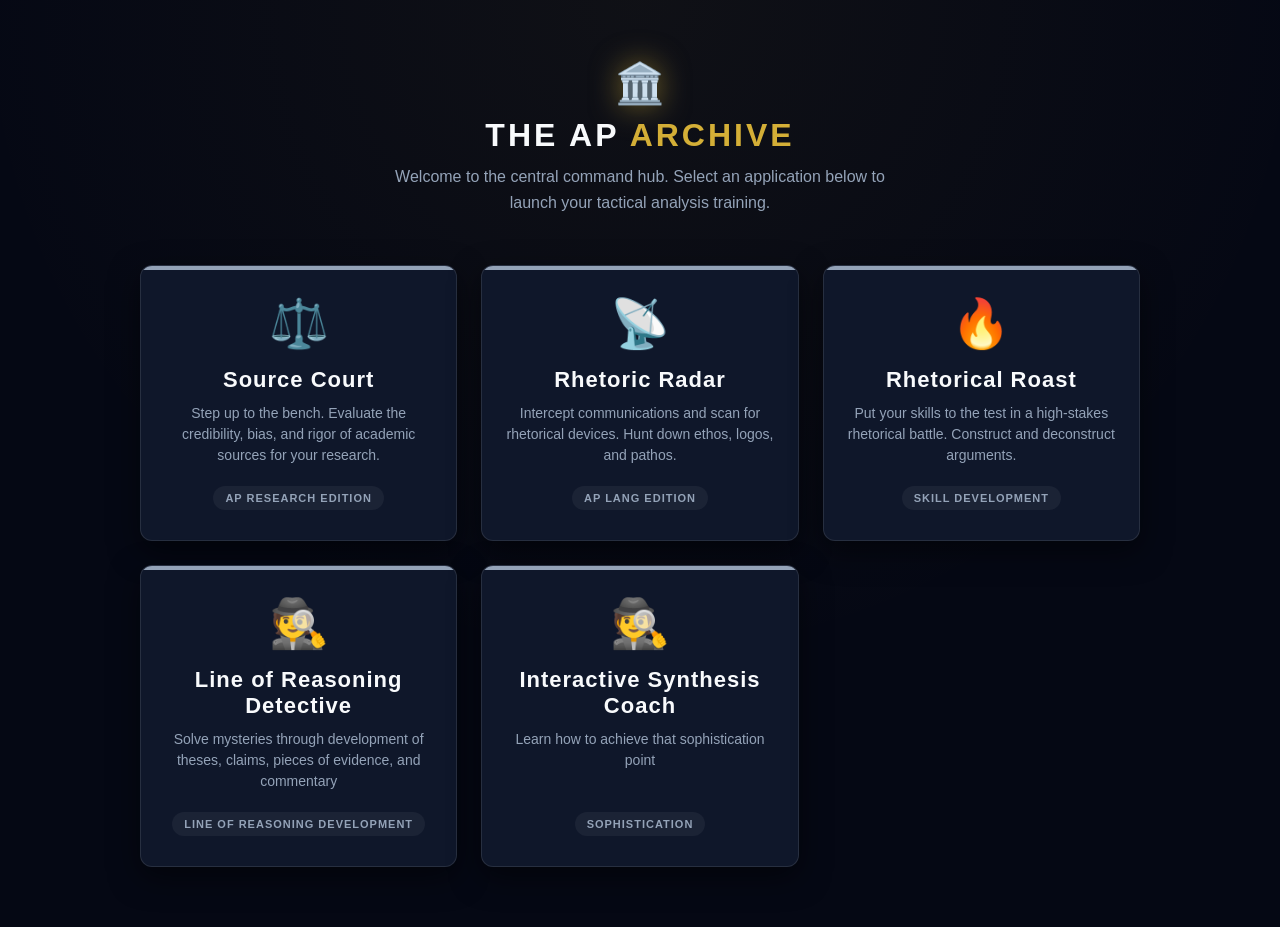
==== index.html @ a56f0814 "Add Interactive Synthesis Coach card to index.html Added styles and markup for Interactive Synthesis" ====
<!DOCTYPE html>
<html lang="en">
<head>
<meta charset="UTF-8">
<meta name="viewport" content="width=device-width, initial-scale=1.0">
<title>The AP Archive</title>
<style>
  * { box-sizing: border-box; margin: 0; padding: 0; }

  :root {
    --bg: #050814;
    --card: #0f172a;
    --card-hover: #1e293b;
    --text: #f8fafc;
    --muted: #94a3b8;
    
    --gold: #d4af37;
    --blue: #38bdf8;
    --orange: #fb923c;
   --yellow: #facc15;
  }

  body {
    background-color: var(--bg);
    color: var(--text);
    font-family: -apple-system, BlinkMacSystemFont, 'Segoe UI', Roboto, sans-serif;
    display: flex;
    flex-direction: column;
    align-items: center;
    padding: 60px 20px;
    min-height: 100vh;
    background-image: radial-gradient(circle at 50% 0%, rgba(212, 175, 55, 0.05) 0%, transparent 60%);
  }

  header {
    text-align: center;
    margin-bottom: 50px;
  }

  .icon-main {
    font-size: 40px;
    margin-bottom: 10px;
    filter: drop-shadow(0 0 15px rgba(212, 175, 55, 0.5));
  }

  h1 { 
    color: var(--text); 
    letter-spacing: 3px; 
    text-transform: uppercase; 
    font-size: 32px;
    margin-bottom: 10px;
  }

  h1 span { color: var(--gold); }

  p.subtitle { 
    color: var(--muted); 
    max-width: 500px; 
    line-height: 1.6;
    margin: 0 auto;
  }

  .app-grid {
    display: grid;
    grid-template-columns: repeat(auto-fit, minmax(300px, 1fr));
    gap: 24px;
    width: 100%;
    max-width: 1000px;
  }

  .app-card {
    background: var(--card);
    border: 1px solid rgba(255,255,255,0.1);
    border-radius: 12px;
    padding: 30px 24px;
    text-decoration: none;
    color: var(--text);
    text-align: center;
    transition: all 0.3s ease;
    box-shadow: 0 10px 30px rgba(0,0,0,0.5);
    position: relative;
    overflow: hidden;
    display: flex;
    flex-direction: column;
    align-items: center;
  }

  .app-card::before {
    content: '';
    position: absolute;
    top: 0; left: 0; right: 0;
    height: 4px;
    background: var(--muted);
    transition: background 0.3s ease;
  }

  .app-icon {
    font-size: 48px;
    margin-bottom: 15px;
    transition: transform 0.3s ease;
  }

  .app-title {
    font-size: 22px;
    font-weight: bold;
    margin-bottom: 10px;
    letter-spacing: 1px;
  }

  .app-desc {
    font-size: 14px;
    color: var(--muted);
    line-height: 1.5;
    margin-bottom: 20px;
    flex-grow: 1;
  }

  .app-badge {
    padding: 6px 12px;
    border-radius: 20px;
    font-size: 11px;
    font-weight: bold;
    text-transform: uppercase;
    letter-spacing: 1px;
    background: rgba(255,255,255,0.05);
    color: var(--muted);
    transition: all 0.3s ease;
  }

  /* Hover Effects */
  .app-card:hover {
    background: var(--card-hover);
    transform: translateY(-5px);
  }

  .app-card:hover .app-icon {
    transform: scale(1.1);
  }

  /* Source Court (Gold) */
  .app-card.court:hover { border-color: var(--gold); box-shadow: 0 10px 40px rgba(212, 175, 55, 0.2); }
  .app-card.court:hover::before { background: var(--gold); }
  .app-card.court:hover .app-title { color: var(--gold); }
  .app-card.court:hover .app-badge { background: rgba(212, 175, 55, 0.15); color: var(--gold); }

  /* Rhetoric Radar (Blue) */
  .app-card.radar:hover { border-color: var(--blue); box-shadow: 0 10px 40px rgba(56, 189, 248, 0.2); }
  .app-card.radar:hover::before { background: var(--blue); }
  .app-card.radar:hover .app-title { color: var(--blue); }
  .app-card.radar:hover .app-badge { background: rgba(56, 189, 248, 0.15); color: var(--blue); }

  /* Rhetorical Roast (Orange) */
  .app-card.roast:hover { border-color: var(--orange); box-shadow: 0 10px 40px rgba(251, 146, 60, 0.2); }
  .app-card.roast:hover::before { background: var(--orange); }
  .app-card.roast:hover .app-title { color: var(--orange); }
  .app-card.roast:hover .app-badge { background: rgba(251, 146, 60, 0.15); color: var(--orange); }

/* Line of Reasoning Detective (Yellow) */
  .app-card.detective:hover { border-color: var(--yellow); box-shadow: 0 10px 40px rgba(250, 204, 21, 0.2); }
  .app-card.detective:hover::before { background: var(--yellow); }
  .app-card.detective:hover .app-title { color: var(--yellow); }
  .app-card.detective:hover .app-badge { background: rgba(250, 204, 21, 0.15); color: var(--yellow); }

/* Interactive Synthesis Coach (Yellow) */
  .app-card.coach:hover { border-color: var(--yellow); box-shadow: 0 10px 40px rgba(250, 204, 21, 0.2); }
  .app-card.coach:hover::before { background: var(--yellow); }
  .app-card.coach:hover .app-title { color: var(--yellow); }
  .app-card.coach:hover .app-badge { background: rgba(250, 204, 21, 0.15); color: var(--yellow); }
 
  @media (max-width: 600px) {
    .app-grid { grid-template-columns: 1fr; }
  }
</style>
</head>
<body>

  <header>
    <div class="icon-main">🏛️</div>
    <h1>The AP <span>Archive</span></h1>
    <p class="subtitle">Welcome to the central command hub. Select an application below to launch your tactical analysis training.</p>
  </header>

  <div class="app-grid">
    
    <a href="SourceCourt.html" class="app-card court">
      <div class="app-icon">⚖️</div>
      <div class="app-title">Source Court</div>
      <div class="app-desc">Step up to the bench. Evaluate the credibility, bias, and rigor of academic sources for your research.</div>
      <div class="app-badge">AP Research Edition</div>
    </a>

    <a href="RhetoricRadar.html" class="app-card radar">
      <div class="app-icon">📡</div>
      <div class="app-title">Rhetoric Radar</div>
      <div class="app-desc">Intercept communications and scan for rhetorical devices. Hunt down ethos, logos, and pathos.</div>
      <div class="app-badge">AP Lang Edition</div>
    </a>
    
    <a href="RhetoricalRoast.html" class="app-card roast">
      <div class="app-icon">🔥</div>
      <div class="app-title">Rhetorical Roast</div>
      <div class="app-desc">Put your skills to the test in a high-stakes rhetorical battle. Construct and deconstruct arguments.</div>
      <div class="app-badge">Skill Development</div>
    </a>

 <a href="LineOfReasoningDetective.html" class="app-card detective">
      <div class="app-icon">🕵️</div>
      <div class="app-title">Line of Reasoning Detective</div>
      <div class="app-desc">Solve mysteries through development of theses, claims, pieces of evidence, and commentary</div>
      <div class="app-badge">Line of Reasoning Development</div>
    </a>

    <a href="InteractiveSynthesisCoach.html" class="app-card coach">
      <div class="app-icon">🕵️</div>
      <div class="app-title">Interactive Synthesis Coach</div>
      <div class="app-desc">Learn how to achieve that sophistication point</div>
      <div class="app-badge">Sophistication</div>
    </a>
   
  </div>

</body>
</html>
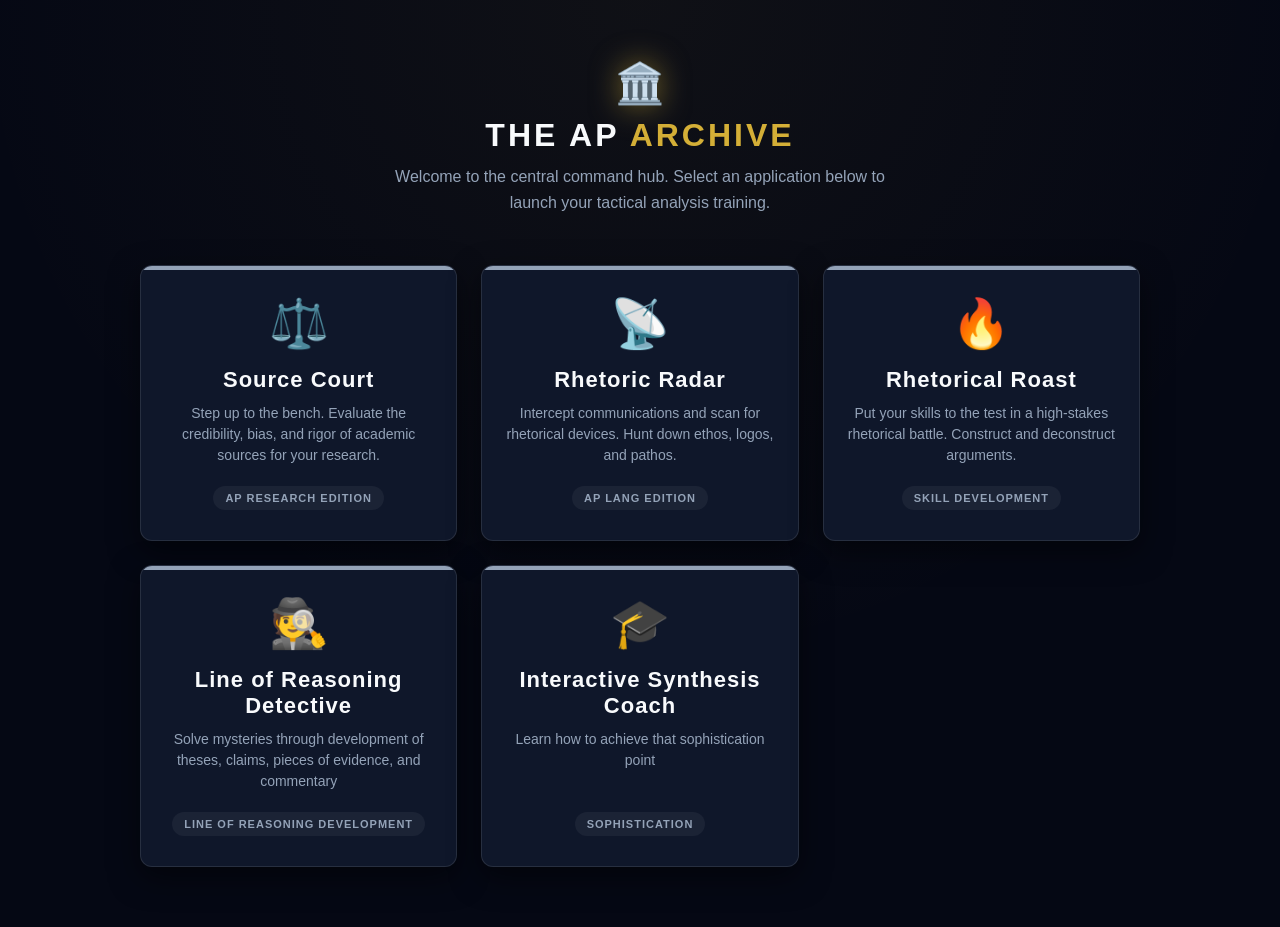
==== commit 403d5ae7: "Fix class names for detective and coach cards" ====
--- a/index.html
+++ b/index.html
@@ -203,15 +203,15 @@
       <div class="app-badge">Skill Development</div>
     </a>
 
- <a href="LineOfReasoningDetective.html" class="app-card detective">
+ <a href="LineOfReasoningDetective.html" class="app-card Detective">
       <div class="app-icon">🕵️</div>
       <div class="app-title">Line of Reasoning Detective</div>
       <div class="app-desc">Solve mysteries through development of theses, claims, pieces of evidence, and commentary</div>
       <div class="app-badge">Line of Reasoning Development</div>
     </a>
 
-    <a href="InteractiveSynthesisCoach.html" class="app-card coach">
-      <div class="app-icon">🕵️</div>
+    <a href="InteractiveSynthesisCoach.html" class="app-card Coach">
+      <div class="app-icon">🎓</div>
       <div class="app-title">Interactive Synthesis Coach</div>
       <div class="app-desc">Learn how to achieve that sophistication point</div>
       <div class="app-badge">Sophistication</div>
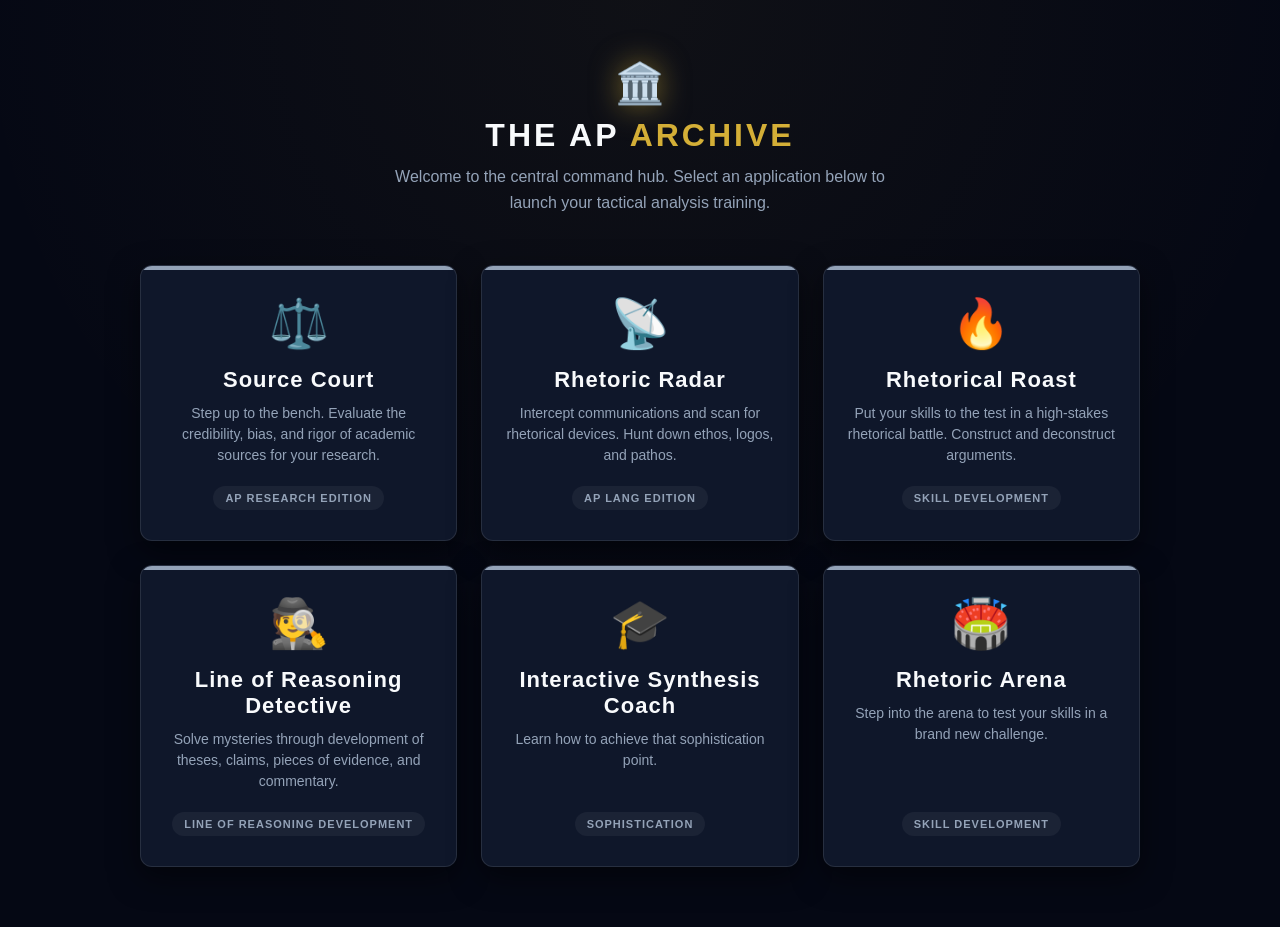
==== commit f36a38b8: "Rename .index to index.html" ====
--- a/index.html
+++ b/index.html
@@ -17,7 +17,9 @@
     --gold: #d4af37;
     --blue: #38bdf8;
     --orange: #fb923c;
-   --yellow: #facc15;
+    --yellow: #facc15;
+    --purple: #a855f7;
+    --red: #ef4444; 
   }
 
   body {
@@ -155,18 +157,24 @@
   .app-card.roast:hover .app-title { color: var(--orange); }
   .app-card.roast:hover .app-badge { background: rgba(251, 146, 60, 0.15); color: var(--orange); }
 
-/* Line of Reasoning Detective (Yellow) */
+  /* Line of Reasoning Detective (Yellow) */
   .app-card.detective:hover { border-color: var(--yellow); box-shadow: 0 10px 40px rgba(250, 204, 21, 0.2); }
   .app-card.detective:hover::before { background: var(--yellow); }
   .app-card.detective:hover .app-title { color: var(--yellow); }
   .app-card.detective:hover .app-badge { background: rgba(250, 204, 21, 0.15); color: var(--yellow); }
 
-/* Interactive Synthesis Coach (Yellow) */
-  .app-card.coach:hover { border-color: var(--yellow); box-shadow: 0 10px 40px rgba(250, 204, 21, 0.2); }
-  .app-card.coach:hover::before { background: var(--yellow); }
-  .app-card.coach:hover .app-title { color: var(--yellow); }
-  .app-card.coach:hover .app-badge { background: rgba(250, 204, 21, 0.15); color: var(--yellow); }
- 
+  /* Interactive Synthesis Coach (Purple) */
+  .app-card.coach:hover { border-color: var(--purple); box-shadow: 0 10px 40px rgba(168, 85, 247, 0.2); }
+  .app-card.coach:hover::before { background: var(--purple); }
+  .app-card.coach:hover .app-title { color: var(--purple); }
+  .app-card.coach:hover .app-badge { background: rgba(168, 85, 247, 0.15); color: var(--purple); }
+
+  /* Rhetoric Arena (Red) */
+  .app-card.arena:hover { border-color: var(--red); box-shadow: 0 10px 40px rgba(239, 68, 68, 0.2); }
+  .app-card.arena:hover::before { background: var(--red); }
+  .app-card.arena:hover .app-title { color: var(--red); }
+  .app-card.arena:hover .app-badge { background: rgba(239, 68, 68, 0.15); color: var(--red); }
+  
   @media (max-width: 600px) {
     .app-grid { grid-template-columns: 1fr; }
   }
@@ -182,7 +190,7 @@
 
   <div class="app-grid">
     
-    <a href="SourceCourt.html" class="app-card court">
+    <a href="Source%20Court2/index.html" class="app-card court">
       <div class="app-icon">⚖️</div>
       <div class="app-title">Source Court</div>
       <div class="app-desc">Step up to the bench. Evaluate the credibility, bias, and rigor of academic sources for your research.</div>
@@ -203,20 +211,27 @@
       <div class="app-badge">Skill Development</div>
     </a>
 
- <a href="LineOfReasoningDetective.html" class="app-card Detective">
+    <a href="LineOfReasoningDetective.html" class="app-card detective">
       <div class="app-icon">🕵️</div>
       <div class="app-title">Line of Reasoning Detective</div>
-      <div class="app-desc">Solve mysteries through development of theses, claims, pieces of evidence, and commentary</div>
+      <div class="app-desc">Solve mysteries through development of theses, claims, pieces of evidence, and commentary.</div>
       <div class="app-badge">Line of Reasoning Development</div>
     </a>
 
-    <a href="InteractiveSynthesisCoach.html" class="app-card Coach">
+    <a href="InteractiveSynthesisCoach.html" class="app-card coach">
       <div class="app-icon">🎓</div>
       <div class="app-title">Interactive Synthesis Coach</div>
-      <div class="app-desc">Learn how to achieve that sophistication point</div>
+      <div class="app-desc">Learn how to achieve that sophistication point.</div>
       <div class="app-badge">Sophistication</div>
     </a>
-   
+
+    <a href="Rhetoric%20Arena/index.html" class="app-card arena">
+      <div class="app-icon">🏟️</div>
+      <div class="app-title">Rhetoric Arena</div>
+      <div class="app-desc">Step into the arena to test your skills in a brand new challenge.</div>
+      <div class="app-badge">Skill Development</div>
+    </a>
+    
   </div>
 
 </body>
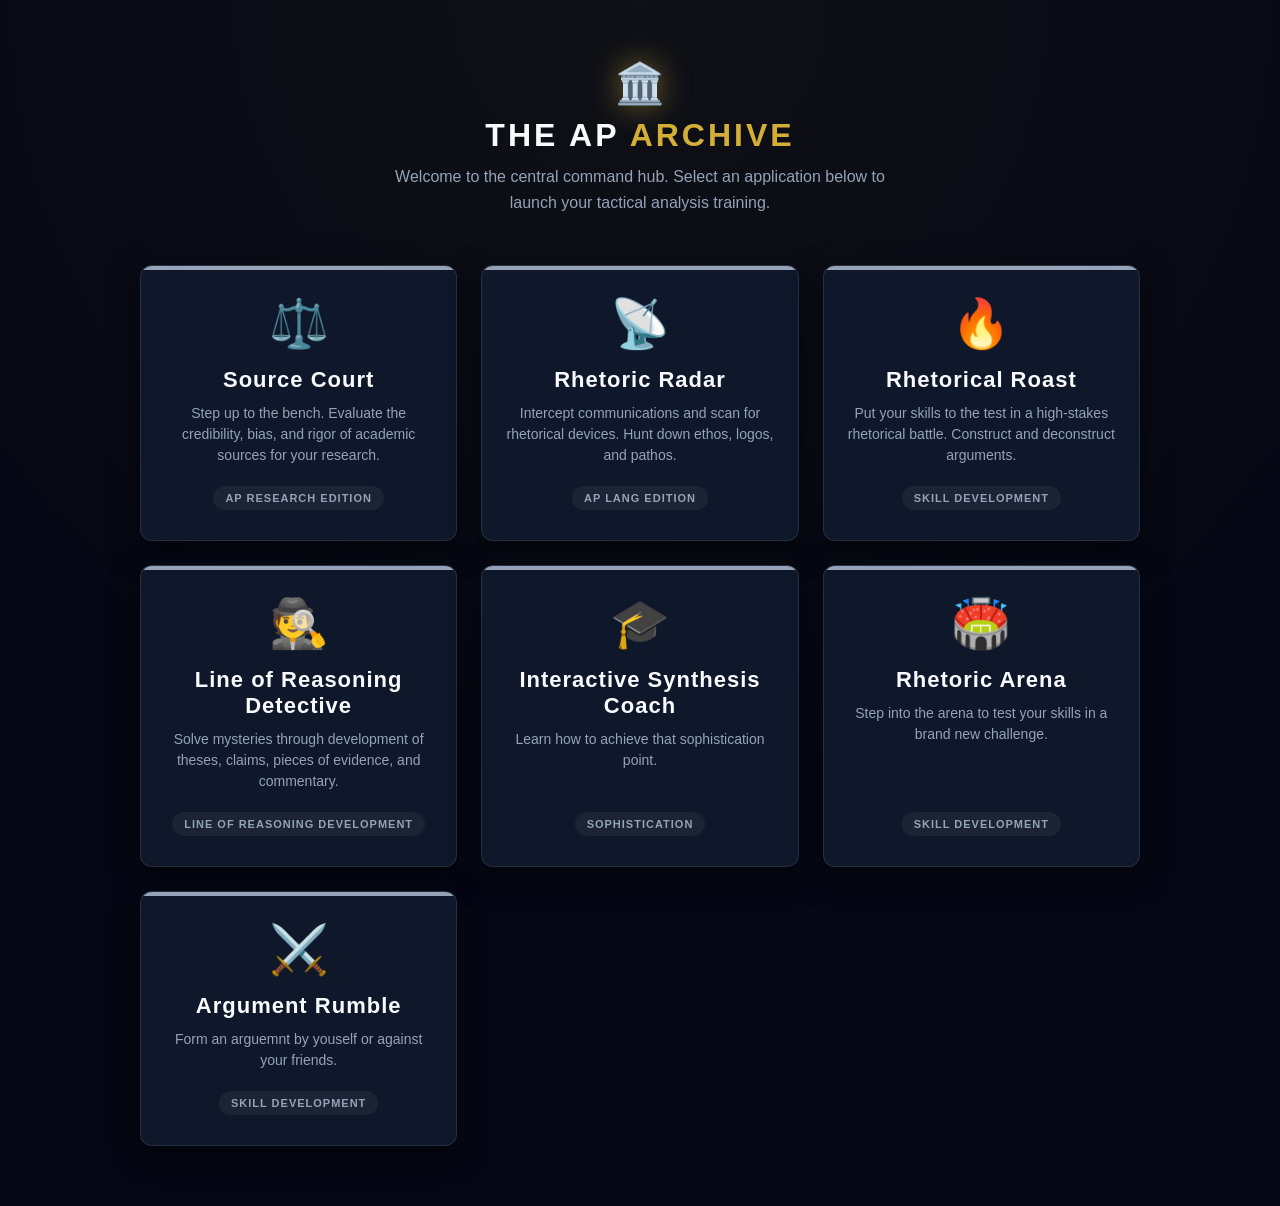
==== commit 56038e0f: "Add 'Argument Rumble' card to index.html Added a new card for 'Argument Rumble' with description and" ====
--- a/index.html
+++ b/index.html
@@ -174,6 +174,12 @@
   .app-card.arena:hover::before { background: var(--red); }
   .app-card.arena:hover .app-title { color: var(--red); }
   .app-card.arena:hover .app-badge { background: rgba(239, 68, 68, 0.15); color: var(--red); }
+
+   /* Argument Rumble (Silver) */
+  .app-card.arena:hover { border-color: var(--red); box-shadow: 0 10px 40px rgba(239, 68, 68, 0.2); }
+  .app-card.arena:hover::before { background: var(--red); }
+  .app-card.arena:hover .app-title { color: var(--red); }
+  .app-card.arena:hover .app-badge { background: rgba(239, 68, 68, 0.15); color: var(--red); }
   
   @media (max-width: 600px) {
     .app-grid { grid-template-columns: 1fr; }
@@ -231,7 +237,14 @@
       <div class="app-desc">Step into the arena to test your skills in a brand new challenge.</div>
       <div class="app-badge">Skill Development</div>
     </a>
-    
+
+    <a href="ArgumentRumble.html" class="app-card rumble">
+      <div class="app-icon">⚔️</div>
+      <div class="app-title">Argument Rumble</div>
+      <div class="app-desc">Form an arguemnt by youself or against your friends.</div>
+      <div class="app-badge">Skill Development</div>
+    </a>
+   
   </div>
 
 </body>
